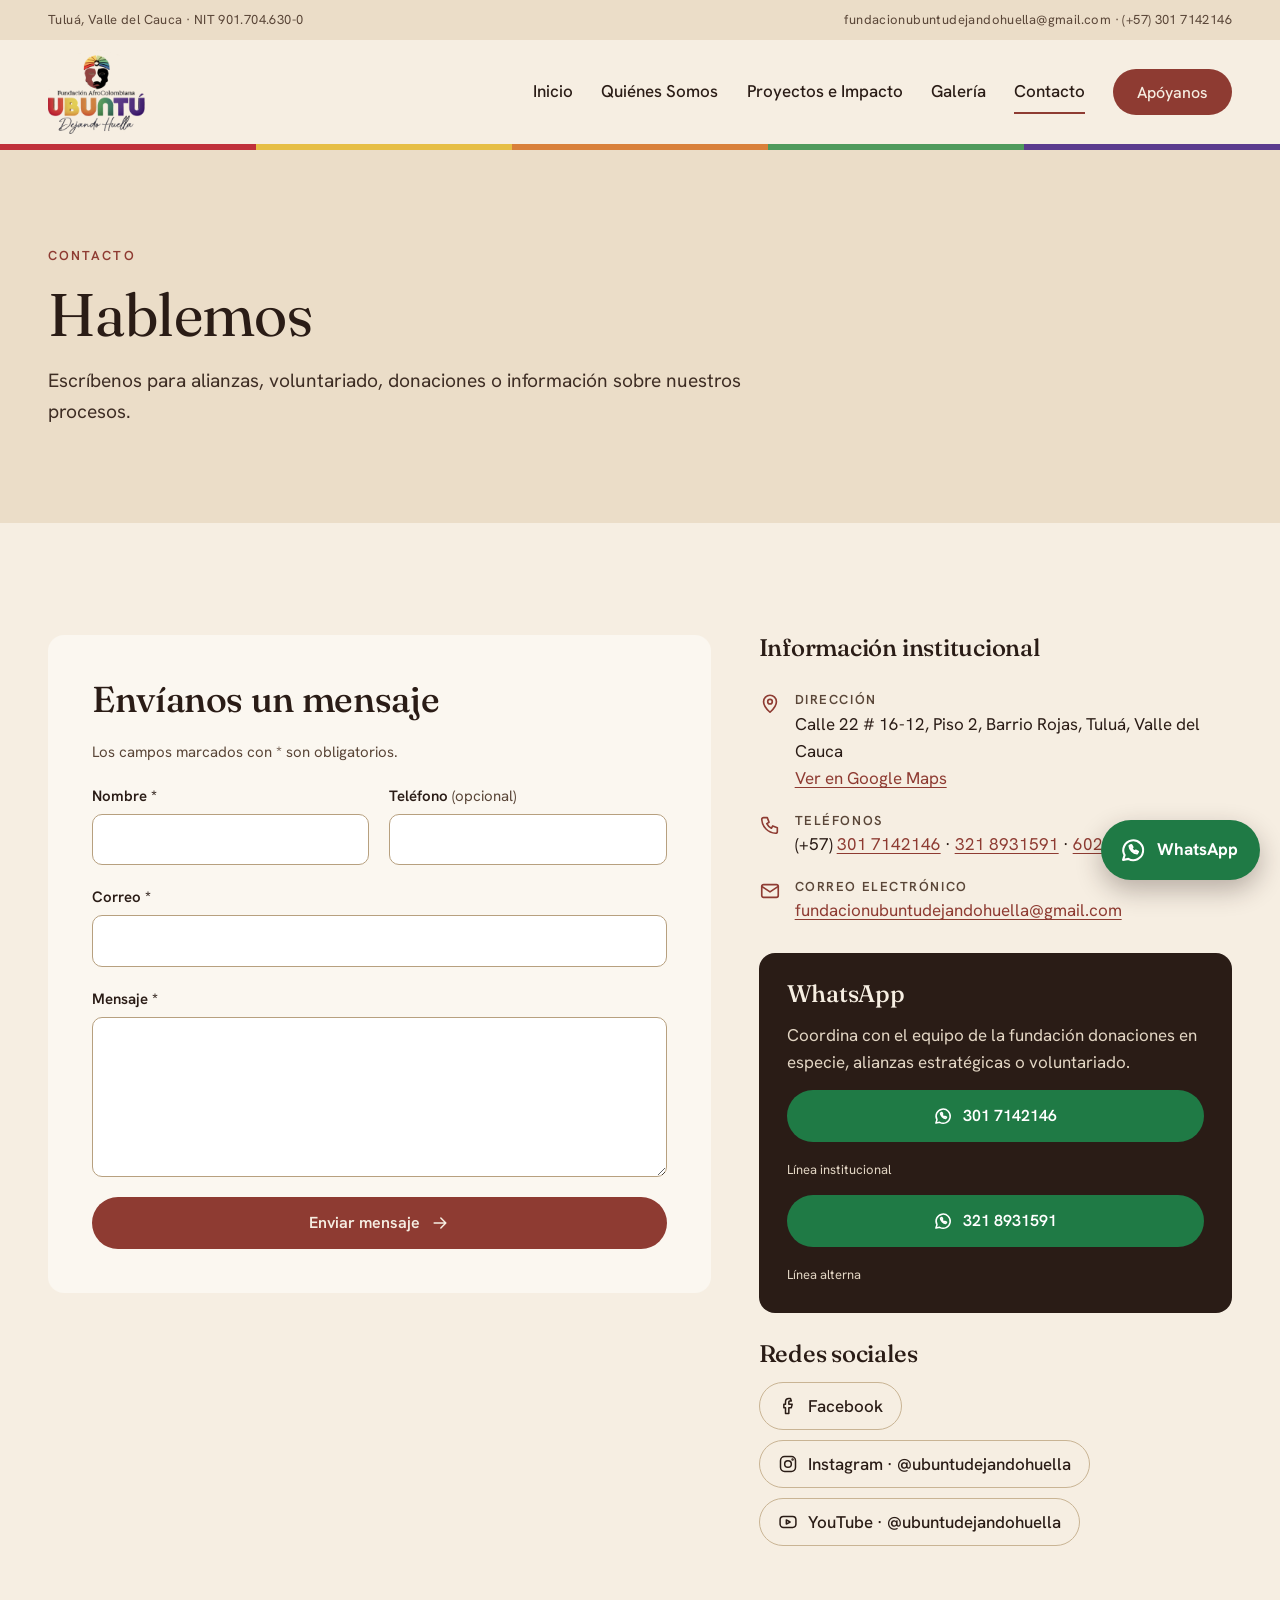
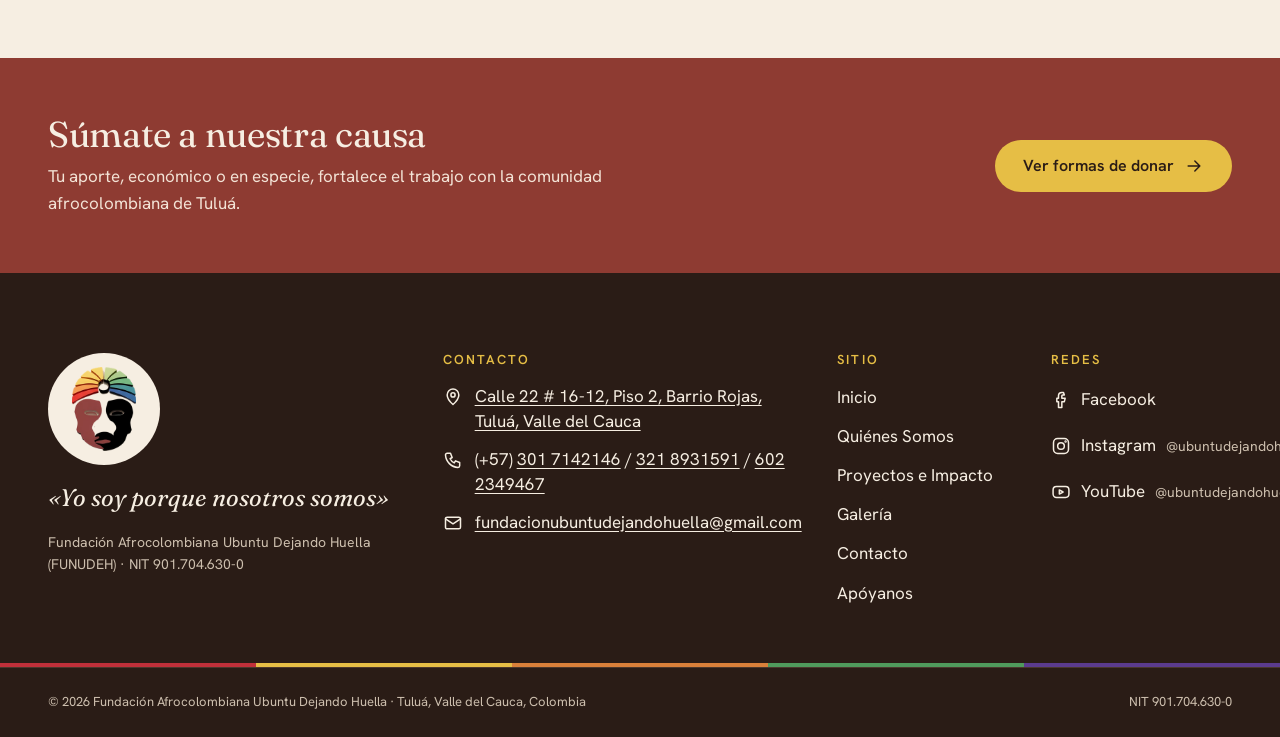
==== contacto.html @ 9c63a025 "Primera versión del sitio web" ====
<!doctype html>
<html lang="es">
<head>
  <meta charset="utf-8">
  <meta name="viewport" content="width=device-width, initial-scale=1">
  <title>Contacto · FUNUDEH</title>
  <meta name="description" content="Contacto de la Fundación Afrocolombiana Ubuntu Dejando Huella: Calle 22 # 16-12, Piso 2, Barrio Rojas, Tuluá. WhatsApp 301 7142146.">
  <meta name="theme-color" content="#2A1C16">
  <meta property="og:type" content="website">
  <meta property="og:locale" content="es_CO">
  <meta property="og:site_name" content="FUNUDEH">
  <meta property="og:title" content="Contacto · FUNUDEH">
  <meta property="og:description" content="Contacto de la Fundación Afrocolombiana Ubuntu Dejando Huella: Calle 22 # 16-12, Piso 2, Barrio Rojas, Tuluá. WhatsApp 301 7142146.">
  <meta property="og:image" content="imagenes/og-funudeh.jpg">
  <link rel="icon" type="image/png" sizes="32x32" href="imagenes/favicon-32.png">
  <link rel="apple-touch-icon" href="imagenes/apple-touch-icon.png">
  <link rel="preconnect" href="https://fonts.googleapis.com">
  <link rel="preconnect" href="https://fonts.gstatic.com" crossorigin>
  <link rel="stylesheet" href="https://fonts.googleapis.com/css2?family=Fraunces:ital,opsz,wght@0,9..144,300..600;1,9..144,300..500&amp;family=Hanken+Grotesk:wght@400;500;600;700&amp;display=swap">
  <link rel="stylesheet" href="css/estilos.css">
</head>
<body data-pagina="contacto">
  <a class="saltar" href="#principal">Saltar al contenido</a>
  <div id="encabezado"></div>
  <main id="principal" tabindex="-1"></main>
  <div id="pie-pagina"></div>

  <noscript>
    <div class="sin-js">
      <p><strong>Fundación Afrocolombiana Ubuntu Dejando Huella (FUNUDEH)</strong></p>
      <p>Para ver este sitio completo activa JavaScript en tu navegador.</p>
      <p>Contacto: <a href="mailto:fundacionubuntudejandohuella@gmail.com">fundacionubuntudejandohuella@gmail.com</a> · WhatsApp 301 7142146</p>
    </div>
  </noscript>

  <!-- Todo el contenido editable está en contenido.js -->
  <script src="contenido.js"></script>
  <script src="js/sitio.js"></script>
</body>
</html>
---- css/estilos.css ----
/* =====================================================================
   FUNUDEH · Estilos — Propuesta A "Tierra y Palabra"
   ===================================================================== */

:root {
  /* Paleta */
  --crema: #F6EEE2;
  --arena: #EBDDC8;
  --arena-clara: #F1E6D4;
  --papel: #FBF7F0;
  --tinta: #2A1C16;
  --tinta-2: #3E2D24;
  --tinta-suave: #5A4638;
  --linea: #C9B494;
  --linea-suave: #E3D3BC;
  --terracota: #8E3B32;
  --terracota-oscuro: #6A2A23;
  --ocre: #E6BE45;
  --verde-wa: #1F7A45;
  --verde-wa-oscuro: #17613A;
  --texto-claro: #F6EEE2;
  --texto-claro-2: #E3D6C4;

  /* Colores del logo (banda de turbante) */
  --logo-rojo: #C0303A;
  --logo-amarillo: #E6BE45;
  --logo-naranja: #D9803A;
  --logo-verde: #4F9A5C;
  --logo-morado: #5B3B8E;

  /* Tipografía */
  --fuente-titulo: "Fraunces", Georgia, "Times New Roman", serif;
  --fuente-texto: "Hanken Grotesk", "Segoe UI", system-ui, -apple-system, sans-serif;

  /* Medidas */
  --ancho: 1200px;
  --margen: clamp(16px, 5vw, 48px);
  --seccion: clamp(64px, 9vw, 112px);
  --radio: 16px;
  --radio-pildora: 999px;
  --sombra: 0 10px 30px rgba(42, 28, 22, 0.12);
}

/* ---------- Base ---------- */
*, *::before, *::after { box-sizing: border-box; }
html { -webkit-text-size-adjust: 100%; scroll-padding-top: 24px; }
body {
  margin: 0;
  background: var(--crema);
  color: var(--tinta);
  font-family: var(--fuente-texto);
  font-size: 1.0625rem;
  line-height: 1.6;
  text-rendering: optimizeLegibility;
}
img { max-width: 100%; height: auto; display: block; }
h1, h2, h3, h4 { margin: 0; font-family: var(--fuente-titulo); font-weight: 500; line-height: 1.12; letter-spacing: -0.01em; }
p { margin: 0; }
ul, ol { margin: 0; padding: 0; }
a { color: var(--terracota); text-underline-offset: 3px; }
a:hover { color: var(--terracota-oscuro); }
button, input, textarea, select { font: inherit; color: inherit; }
:focus-visible { outline: 3px solid var(--terracota); outline-offset: 3px; border-radius: 4px; }
.sobre-oscuro :focus-visible, .pie :focus-visible, .hero :focus-visible { outline-color: var(--ocre); }

.visualmente-oculto {
  position: absolute !important; width: 1px; height: 1px; padding: 0; margin: -1px;
  overflow: hidden; clip: rect(0 0 0 0); white-space: nowrap; border: 0;
}
.saltar {
  position: absolute; left: 16px; top: -100px; z-index: 100;
  background: var(--tinta); color: var(--texto-claro); padding: 12px 20px; border-radius: 8px; font-weight: 600;
}
.saltar:focus { top: 16px; color: var(--texto-claro); }

.contenedor { width: 100%; max-width: calc(var(--ancho) + 2 * var(--margen)); margin-inline: auto; padding-inline: var(--margen); }
.seccion { padding-block: var(--seccion); }
.seccion--arena { background: var(--arena); }

.antetitulo {
  font-family: var(--fuente-texto); font-size: 0.8125rem; font-weight: 600;
  letter-spacing: 0.16em; text-transform: uppercase; color: var(--terracota);
}
.titulo-seccion { font-size: clamp(2rem, 3.6vw, 2.75rem); font-weight: 400; }
.cabecera-seccion { display: flex; flex-wrap: wrap; gap: 16px 32px; justify-content: space-between; align-items: end; margin-bottom: 40px; }
.enlace-flecha { display: inline-flex; align-items: center; gap: 8px; font-weight: 600; min-height: 44px; }
.enlace-flecha svg { transition: transform .2s ease; }
.enlace-flecha:hover svg { transform: translateX(3px); }

/* ---------- Botones ---------- */
.boton {
  display: inline-flex; align-items: center; justify-content: center; gap: 10px;
  min-height: 52px; padding: 0 26px; border-radius: var(--radio-pildora);
  font-weight: 600; font-size: 1rem; text-decoration: none; border: 2px solid transparent;
  cursor: pointer; transition: background-color .2s ease, color .2s ease, border-color .2s ease;
  text-align: center;
}
.boton--oscuro { background: var(--tinta); color: var(--texto-claro); }
.boton--oscuro:hover { background: #000; color: var(--texto-claro); }
.boton--terracota { background: var(--terracota); color: var(--texto-claro); }
.boton--terracota:hover { background: var(--terracota-oscuro); color: var(--texto-claro); }
.boton--ocre { background: var(--ocre); color: var(--tinta); }
.boton--ocre:hover { background: #F0CD5E; color: var(--tinta); }
.boton--contorno { border-color: var(--terracota); color: var(--terracota); background: transparent; }
.boton--contorno:hover { background: var(--terracota); color: var(--texto-claro); }
.boton--contorno-claro { border-color: var(--texto-claro); color: var(--texto-claro); background: transparent; }
.boton--contorno-claro:hover { background: var(--texto-claro); color: var(--tinta); }
.boton--whatsapp { background: var(--verde-wa); color: #fff; }
.boton--whatsapp:hover { background: var(--verde-wa-oscuro); color: #fff; }
.boton--bloque { width: 100%; }

/* ---------- Banda de turbante (colores del logo) ---------- */
.banda-turbante { display: flex; height: 6px; }
.banda-turbante span { flex: 1; }
.banda-turbante span:nth-child(1) { background: var(--logo-rojo); }
.banda-turbante span:nth-child(2) { background: var(--logo-amarillo); }
.banda-turbante span:nth-child(3) { background: var(--logo-naranja); }
.banda-turbante span:nth-child(4) { background: var(--logo-verde); }
.banda-turbante span:nth-child(5) { background: var(--logo-morado); }

/* ---------- Encabezado ---------- */
.franja-superior { background: var(--arena); color: var(--tinta-suave); font-size: 0.8125rem; letter-spacing: 0.03em; }
.franja-superior .contenedor { display: flex; justify-content: space-between; gap: 16px; min-height: 40px; align-items: center; }
.franja-superior a { color: var(--tinta-suave); text-decoration: none; }
.franja-superior a:hover { color: var(--terracota); text-decoration: underline; }
.encabezado { background: var(--crema); position: relative; z-index: 20; }
.encabezado .contenedor { display: flex; align-items: center; justify-content: space-between; gap: 24px; min-height: 104px; }
.logo-enlace { display: inline-flex; flex-shrink: 0; }
.logo-enlace img { height: 84px; width: auto; }
.nav-principal ul { list-style: none; display: flex; align-items: center; gap: clamp(16px, 2.2vw, 32px); }
.nav-principal a { color: var(--tinta); text-decoration: none; font-weight: 500; padding-block: 10px; border-bottom: 2px solid transparent; }
.nav-principal a:hover { color: var(--terracota); }
.nav-principal a[aria-current="page"] { border-bottom-color: var(--terracota); }
.nav-principal .boton { min-height: 46px; padding: 0 22px; border-bottom: 0; color: var(--texto-claro); }
.nav-principal .boton:hover { color: var(--texto-claro); }
.boton-menu {
  display: none; width: 48px; height: 48px; border-radius: 50%; border: 1px solid var(--linea);
  background: transparent; cursor: pointer; align-items: center; justify-content: center; padding: 0;
}

@media (max-width: 960px) {
  .franja-superior { display: none; }
  .encabezado .contenedor { min-height: 76px; }
  .logo-enlace img { height: 60px; }
  .boton-menu { display: inline-flex; }
  .nav-principal {
    position: absolute; left: 0; right: 0; top: 100%;
    background: var(--crema); border-top: 1px solid var(--linea-suave);
    box-shadow: 0 18px 30px rgba(42, 28, 22, 0.15);
    display: none;
  }
  .nav-principal.abierto { display: block; }
  .nav-principal ul { flex-direction: column; align-items: stretch; gap: 0; padding: 8px var(--margen) 24px; }
  .nav-principal li a { display: flex; align-items: center; min-height: 52px; border-bottom: 1px solid var(--linea-suave); font-size: 1.125rem; }
  .nav-principal a[aria-current="page"] { color: var(--terracota); border-bottom-color: var(--linea-suave); font-weight: 700; }
  .nav-principal li:last-child { margin-top: 16px; }
  .nav-principal .boton { width: 100%; min-height: 52px; }
}

/* ---------- Hero (Inicio) ---------- */
.hero { position: relative; isolation: isolate; color: var(--texto-claro); min-height: clamp(560px, 80vh, 760px); display: flex; align-items: center; }
.hero__foto { position: absolute; inset: 0; z-index: -2; }
.hero__foto img { width: 100%; height: 100%; object-fit: cover; }
.hero::before {
  content: ""; position: absolute; inset: 0; z-index: -1;
  background: linear-gradient(90deg, rgba(28, 17, 12, 0.92) 0%, rgba(28, 17, 12, 0.78) 42%, rgba(28, 17, 12, 0.25) 75%, rgba(28, 17, 12, 0.1) 100%);
}
.hero .contenedor { padding-block: 88px; }
.hero__texto { max-width: 640px; display: flex; flex-direction: column; gap: 24px; }
.hero .antetitulo { color: var(--ocre); }
.hero h1 { font-size: clamp(2.5rem, 5.4vw, 4.25rem); font-weight: 400; line-height: 1.04; letter-spacing: -0.015em; }
.hero h1 em { color: var(--ocre); font-style: italic; }
.hero__sub { font-size: clamp(1.0625rem, 1.6vw, 1.3125rem); line-height: 1.55; color: var(--texto-claro-2); max-width: 580px; }
.hero__botones { display: flex; flex-wrap: wrap; gap: 14px; padding-top: 8px; }
.hero__pie { position: absolute; right: var(--margen); bottom: 20px; font-family: var(--fuente-titulo); font-style: italic; font-size: 0.875rem; color: var(--texto-claro-2); }

@media (max-width: 720px) {
  .hero { align-items: flex-end; min-height: 640px; }
  .hero::before { background: linear-gradient(0deg, rgba(28, 17, 12, 0.95) 0%, rgba(28, 17, 12, 0.85) 50%, rgba(28, 17, 12, 0.3) 85%, rgba(28, 17, 12, 0.15) 100%); }
  .hero .contenedor { padding-block: 150px 56px; }
  .hero__botones .boton { width: 100%; }
  .hero__pie { top: 16px; bottom: auto; }
}

/* ---------- Encabezado de páginas internas ---------- */
.cabecera-pagina { background: var(--arena); padding-block: clamp(56px, 8vw, 96px); }
.cabecera-pagina h1 { font-size: clamp(2.25rem, 5vw, 3.75rem); font-weight: 400; margin-top: 14px; max-width: 900px; }
.cabecera-pagina p.intro { margin-top: 18px; font-size: clamp(1.0625rem, 1.5vw, 1.25rem); color: var(--tinta-2); max-width: 720px; }

/* ---------- Ubuntu (Inicio) ---------- */
.ubuntu__lema { text-align: center; display: flex; flex-direction: column; gap: 18px; align-items: center; margin-bottom: clamp(40px, 6vw, 64px); }
.lema-grande { font-family: var(--fuente-titulo); font-style: italic; font-weight: 300; font-size: clamp(2.75rem, 7vw, 5.75rem); line-height: 1; letter-spacing: -0.02em; }
.ubuntu__cuerpo { display: grid; grid-template-columns: repeat(2, minmax(0, 1fr)); gap: 48px; border-top: 1px solid var(--linea); padding-top: 48px; }
.ubuntu__cuerpo h2 { font-size: clamp(1.75rem, 3vw, 2.25rem); margin-bottom: 18px; }
.ubuntu__cuerpo p { font-size: 1.1875rem; line-height: 1.7; color: var(--tinta-2); margin-bottom: 20px; }
.lista-principios { list-style: none; counter-reset: principio; }
.lista-principios li { counter-increment: principio; display: flex; gap: 24px; align-items: baseline; padding: 15px 0; border-bottom: 1px solid var(--linea); font-family: var(--fuente-titulo); font-size: clamp(1.25rem, 2vw, 1.625rem); }
.lista-principios li:last-child { border-bottom: 0; }
.lista-principios li::before { content: counter(principio, decimal-leading-zero); color: var(--terracota); font-size: 0.85em; min-width: 36px; }
.subtitulo-lista { font-family: var(--fuente-texto); font-size: 0.8125rem; font-weight: 600; letter-spacing: 0.16em; text-transform: uppercase; color: var(--tinta-suave); margin-bottom: 6px; }

@media (max-width: 820px) { .ubuntu__cuerpo { grid-template-columns: minmax(0, 1fr); gap: 32px; } }

/* ---------- Alianzas ---------- */
.alianzas { list-style: none; display: grid; grid-template-columns: repeat(3, minmax(0, 1fr)); border-top: 1px solid var(--linea); border-left: 1px solid var(--linea); }
.alianzas li { display: flex; align-items: center; gap: 18px; padding: 26px; border-right: 1px solid var(--linea); border-bottom: 1px solid var(--linea); font-size: 1.0625rem; line-height: 1.4; }
.alianzas li img { width: 88px; height: 64px; object-fit: contain; flex-shrink: 0; }
.alianzas__marca { width: 10px; height: 10px; border-radius: 50%; flex-shrink: 0; background: var(--terracota); }
.alianzas li:nth-child(5n+1) .alianzas__marca { background: var(--logo-rojo); }
.alianzas li:nth-child(5n+2) .alianzas__marca { background: var(--logo-amarillo); }
.alianzas li:nth-child(5n+3) .alianzas__marca { background: var(--logo-naranja); }
.alianzas li:nth-child(5n+4) .alianzas__marca { background: var(--logo-verde); }
.alianzas li:nth-child(5n+5) .alianzas__marca { background: var(--logo-morado); }
@media (max-width: 900px) { .alianzas { grid-template-columns: repeat(2, minmax(0, 1fr)); } }
@media (max-width: 520px) { .alianzas { grid-template-columns: minmax(0, 1fr); } .alianzas li { padding: 18px 20px; } }

/* ---------- Proyectos destacados (Inicio) ---------- */
.destacados { display: grid; grid-template-columns: minmax(0, 7fr) minmax(0, 5fr); gap: 40px 32px; }
.destacados__lateral { display: flex; flex-direction: column; gap: 40px; }
.tarjeta-proyecto { display: flex; flex-direction: column; gap: 14px; }
.tarjeta-proyecto__foto { border-radius: 12px; overflow: hidden; background: var(--linea-suave); aspect-ratio: 16 / 10; }
.tarjeta-proyecto--grande .tarjeta-proyecto__foto { aspect-ratio: auto; flex-grow: 1; min-height: 380px; }
@media (max-width: 900px) { .tarjeta-proyecto--grande .tarjeta-proyecto__foto { aspect-ratio: 16 / 10; flex-grow: 0; min-height: 0; } }
.tarjeta-proyecto__foto img { width: 100%; height: 100%; object-fit: cover; transition: transform .5s ease; }
.tarjeta-proyecto:hover .tarjeta-proyecto__foto img { transform: scale(1.03); }
.tarjeta-proyecto .antetitulo { letter-spacing: 0.12em; font-size: 0.78rem; }
.tarjeta-proyecto h3 { font-size: 1.625rem; line-height: 1.2; }
.tarjeta-proyecto--grande h3 { font-size: clamp(1.75rem, 3vw, 2.25rem); }
.tarjeta-proyecto h3 a { color: var(--tinta); text-decoration: none; }
.tarjeta-proyecto h3 a:hover { color: var(--terracota); text-decoration: underline; }
.tarjeta-proyecto p { color: var(--tinta-2); line-height: 1.6; }
.destacados__lateral .tarjeta-proyecto:first-child { padding-bottom: 40px; border-bottom: 1px solid var(--linea); }
@media (max-width: 900px) { .destacados { grid-template-columns: minmax(0, 1fr); } }

/* ---------- Dona ---------- */
.dona__cabecera { display: grid; grid-template-columns: minmax(0, 7fr) minmax(0, 5fr); gap: 24px 48px; align-items: end; margin-bottom: 48px; }
.dona__cabecera h2 { font-size: clamp(2.5rem, 5vw, 3.75rem); font-weight: 400; line-height: 1.05; margin-top: 14px; }
.dona__cabecera h2 em { color: var(--terracota); }
.dona__cabecera p { font-size: 1.125rem; color: var(--tinta-2); }
.dona__opciones { display: grid; grid-template-columns: repeat(3, minmax(0, 1fr)); gap: 24px; align-items: stretch; }
.opcion-dona { background: var(--papel); border-radius: var(--radio); padding: clamp(24px, 3vw, 36px); display: flex; flex-direction: column; gap: 16px; }
.opcion-dona--oscura { background: var(--tinta); color: var(--texto-claro); }
.opcion-dona__num { display: flex; justify-content: space-between; align-items: center; }
.opcion-dona__num span { font-family: var(--fuente-titulo); font-size: 2.75rem; color: var(--terracota); line-height: 1; }
.opcion-dona--oscura .opcion-dona__num span { color: var(--ocre); }
.opcion-dona__num svg { color: var(--terracota); }
.opcion-dona--oscura .opcion-dona__num svg { color: var(--ocre); }
.opcion-dona h3 { font-size: 1.625rem; }
.opcion-dona p { color: var(--tinta-2); font-size: 1rem; }
.opcion-dona--oscura p { color: var(--texto-claro-2); }
.opcion-dona__relleno { flex-grow: 1; }
.chips { list-style: none; display: flex; flex-wrap: wrap; gap: 8px; }
.chips li { padding: 6px 12px; border-radius: var(--radio-pildora); border: 1px solid var(--linea); font-size: 0.8125rem; }
.opcion-dona--oscura .chips li { border-color: #6B5646; }
.aviso-pendiente { font-size: 0.8125rem; color: var(--tinta-suave); text-align: center; font-weight: 600; }
.mensaje-pendiente { font-size: 0.9375rem; background: var(--arena-clara); border-radius: 10px; padding: 12px 14px; color: var(--tinta-2); }
.mensaje-pendiente[hidden] { display: none; }

.datos-banco { margin: 0; display: flex; flex-direction: column; font-size: 0.9375rem; }
.datos-banco > div { display: flex; justify-content: space-between; align-items: center; gap: 12px; padding: 10px 0; border-bottom: 1px solid var(--linea-suave); flex-wrap: wrap; }
.datos-banco > div:last-child { border-bottom: 0; }
.datos-banco dt { color: var(--tinta-suave); }
.datos-banco dd { margin: 0; font-weight: 600; text-align: right; display: flex; align-items: center; gap: 8px; }
.datos-banco .dato-completo { flex-direction: column; align-items: flex-start; gap: 2px; }
.datos-banco .dato-completo dd { text-align: left; }
.numero-cuenta { font-variant-numeric: tabular-nums; letter-spacing: 0.03em; font-size: 1.0625rem; }
.boton-copiar {
  display: inline-flex; align-items: center; justify-content: center; gap: 6px;
  min-height: 36px; min-width: 44px; padding: 0 10px; border-radius: 8px; border: 1px solid var(--linea);
  background: transparent; color: var(--terracota); font-size: 0.8125rem; font-weight: 600; cursor: pointer;
}
.boton-copiar:hover { background: var(--arena-clara); }
.nota-soporte { padding: 14px 16px; background: var(--arena-clara); border-radius: 10px; font-size: 0.9375rem; line-height: 1.55; color: var(--tinta-2); }
.nota-soporte a { font-weight: 600; word-break: break-word; }
.lista-temas { list-style: none; display: flex; flex-direction: column; gap: 8px; color: var(--texto-claro-2); }
.lista-temas li { display: flex; gap: 10px; align-items: center; }
.lista-temas li::before { content: ""; width: 6px; height: 6px; border-radius: 50%; background: var(--ocre); }
.whatsapp-alterno { font-size: 0.9375rem; color: var(--texto-claro-2); text-align: center; }
.whatsapp-alterno a { color: var(--ocre); font-weight: 600; }
.whatsapp-alterno a:hover { color: #F0CD5E; }
@media (max-width: 1000px) { .dona__opciones { grid-template-columns: minmax(0, 1fr); max-width: 640px; } .dona__cabecera { grid-template-columns: minmax(0, 1fr); } }

/* ---------- Banda de apoyo (páginas internas) ---------- */
.banda-apoyo { background: var(--terracota); color: var(--texto-claro); }
.banda-apoyo .contenedor { display: flex; flex-wrap: wrap; gap: 24px 48px; align-items: center; justify-content: space-between; padding-block: 56px; }
.banda-apoyo h2 { font-size: clamp(1.75rem, 3vw, 2.25rem); font-weight: 400; }
.banda-apoyo p { color: #F3E3D6; margin-top: 8px; max-width: 620px; }

/* ---------- Quiénes somos ---------- */
.bloque-dos { display: grid; grid-template-columns: minmax(0, 4fr) minmax(0, 8fr); gap: 32px 64px; }
.bloque-dos + .bloque-dos { margin-top: clamp(48px, 7vw, 80px); padding-top: clamp(48px, 7vw, 80px); border-top: 1px solid var(--linea); }
.bloque-dos h2 { font-size: clamp(1.75rem, 3vw, 2.5rem); }
.texto-largo { font-size: 1.1875rem; line-height: 1.75; color: var(--tinta-2); max-width: 760px; }
.texto-largo + .texto-largo { margin-top: 20px; }
.mision-vision { display: grid; grid-template-columns: repeat(2, minmax(0, 1fr)); gap: 24px; }
.mision-vision article { background: var(--papel); border-radius: var(--radio); padding: clamp(28px, 4vw, 44px); display: flex; flex-direction: column; gap: 16px; }
.mision-vision h2 { font-size: clamp(1.75rem, 3vw, 2.25rem); }
.mision-vision p { font-size: 1.0625rem; line-height: 1.7; color: var(--tinta-2); }
.principios-detalle { list-style: none; display: grid; grid-template-columns: repeat(auto-fit, minmax(220px, 1fr)); gap: 0; border-top: 1px solid var(--linea); }
.principios-detalle li { padding: 28px 24px 28px 0; border-bottom: 1px solid var(--linea); display: flex; flex-direction: column; gap: 10px; }
.principios-detalle .marca { width: 28px; height: 6px; border-radius: 3px; }
.principios-detalle h3 { font-size: 1.375rem; }
.principios-detalle p { color: var(--tinta-2); font-size: 1rem; }
.equipo { display: grid; grid-template-columns: minmax(0, 5fr) minmax(0, 7fr); gap: 24px; }
.tarjeta-equipo { background: var(--papel); border-radius: var(--radio); padding: 32px; display: flex; flex-direction: column; gap: 10px; }
.tarjeta-equipo .cargo { font-size: 0.8125rem; font-weight: 600; letter-spacing: 0.14em; text-transform: uppercase; color: var(--terracota); }
.tarjeta-equipo .nombre { font-family: var(--fuente-titulo); font-size: 1.75rem; line-height: 1.2; }
.lista-consejo { list-style: none; display: grid; grid-template-columns: repeat(2, minmax(0, 1fr)); gap: 12px 24px; }
.lista-consejo li { font-family: var(--fuente-titulo); font-size: 1.25rem; padding: 12px 0; border-bottom: 1px solid var(--linea-suave); }
.datos-institucionales { margin: 0; display: grid; grid-template-columns: repeat(auto-fit, minmax(200px, 1fr)); gap: 0 24px; }
.datos-institucionales div { padding: 16px 0; border-bottom: 1px solid var(--linea); }
.datos-institucionales dt { font-size: 0.8125rem; font-weight: 600; letter-spacing: 0.12em; text-transform: uppercase; color: var(--tinta-suave); }
.datos-institucionales dd { margin: 4px 0 0; font-family: var(--fuente-titulo); font-size: 1.25rem; }
@media (max-width: 860px) {
  .bloque-dos, .mision-vision, .equipo { grid-template-columns: minmax(0, 1fr); }
  .lista-consejo { grid-template-columns: minmax(0, 1fr); }
}

/* ---------- Proyectos (página) ---------- */
.proyecto { display: grid; grid-template-columns: repeat(12, minmax(0, 1fr)); gap: 32px; align-items: start; }
.proyecto + .proyecto { margin-top: clamp(64px, 9vw, 112px); padding-top: clamp(64px, 9vw, 112px); border-top: 1px solid var(--linea); }
.proyecto__texto { grid-column: span 5; display: flex; flex-direction: column; gap: 18px; }
.proyecto__fotos { grid-column: span 7; display: grid; grid-template-columns: minmax(0, 3fr) minmax(0, 2fr); gap: 16px; }
.proyecto:nth-child(even) .proyecto__texto { order: 2; }
.proyecto__num { font-family: var(--fuente-titulo); font-size: 3.5rem; line-height: 1; color: var(--terracota); }
.proyecto h2 { font-size: clamp(1.875rem, 3.4vw, 2.625rem); }
.proyecto__aliados { display: flex; flex-direction: column; gap: 2px; font-size: 0.9375rem; }
.proyecto__aliados span { font-size: 0.8125rem; font-weight: 600; letter-spacing: 0.12em; text-transform: uppercase; color: var(--tinta-suave); }
.proyecto__aliados strong { color: var(--terracota); font-weight: 600; }
.proyecto__enfoque { font-size: 1.125rem; line-height: 1.7; color: var(--tinta-2); }
.lista-componentes { list-style: none; display: flex; flex-direction: column; border-top: 1px solid var(--linea); }
.lista-componentes li { padding: 12px 0; border-bottom: 1px solid var(--linea); display: flex; gap: 12px; align-items: baseline; }
.lista-componentes li::before { content: ""; width: 8px; height: 8px; flex-shrink: 0; border-radius: 50%; background: var(--terracota); transform: translateY(-2px); }
.proyecto__nota { font-family: var(--fuente-titulo); font-style: italic; color: var(--tinta-suave); }
.proyecto__logo { width: 120px; height: auto; }
.foto-con-pie { margin: 0; display: flex; flex-direction: column; gap: 8px; }
.foto-con-pie .marco { border-radius: 12px; overflow: hidden; background: var(--linea-suave); height: 100%; }
.foto-con-pie img { width: 100%; height: 100%; object-fit: cover; }
.foto-con-pie figcaption { font-family: var(--fuente-titulo); font-style: italic; font-size: 0.9375rem; color: var(--tinta-suave); }
.proyecto__fotos .foto-con-pie:first-child .marco { aspect-ratio: 4 / 5; }
.proyecto__fotos .foto-con-pie:last-child .marco { aspect-ratio: 4 / 5; }
@media (max-width: 900px) {
  .proyecto__texto, .proyecto__fotos { grid-column: 1 / -1; }
  .proyecto:nth-child(even) .proyecto__texto { order: 0; }
  .proyecto__fotos .foto-con-pie .marco { aspect-ratio: 4 / 3; }
}
@media (max-width: 520px) { .proyecto__fotos { grid-template-columns: minmax(0, 1fr); } }

/* ---------- Galería ---------- */
.filtros { display: flex; flex-wrap: wrap; gap: 10px; margin-bottom: 32px; }
.filtro {
  min-height: 44px; padding: 0 18px; border-radius: var(--radio-pildora); border: 1px solid var(--linea);
  background: transparent; cursor: pointer; font-weight: 500;
}
.filtro:hover { border-color: var(--terracota); color: var(--terracota); }
.filtro[aria-pressed="true"] { background: var(--tinta); border-color: var(--tinta); color: var(--texto-claro); }
.rejilla-galeria { list-style: none; display: grid; grid-template-columns: repeat(auto-fill, minmax(280px, 1fr)); gap: 16px; }
.rejilla-galeria li[hidden] { display: none; }
.miniatura {
  display: block; width: 100%; padding: 0; border: 0; background: var(--linea-suave); cursor: zoom-in;
  border-radius: 12px; overflow: hidden; aspect-ratio: 4 / 3; position: relative;
}
.miniatura img { width: 100%; height: 100%; object-fit: cover; transition: transform .5s ease; }
.miniatura:hover img { transform: scale(1.04); }
.miniatura__pie {
  position: absolute; left: 0; right: 0; bottom: 0; padding: 32px 14px 12px; text-align: left;
  background: linear-gradient(0deg, rgba(28, 17, 12, 0.85), rgba(28, 17, 12, 0)); color: var(--texto-claro);
  font-size: 0.875rem; line-height: 1.35;
}
.galeria-vacia { color: var(--tinta-suave); }

.videos { display: grid; grid-template-columns: repeat(auto-fill, minmax(320px, 1fr)); gap: 24px; margin-top: 32px; }
.video { margin: 0; display: flex; flex-direction: column; gap: 10px; }
.video__marco { aspect-ratio: 16 / 9; border-radius: 12px; overflow: hidden; background: var(--tinta); position: relative; }
.video__marco iframe { width: 100%; height: 100%; border: 0; }
.video__boton { width: 100%; height: 100%; border: 0; padding: 0; cursor: pointer; background: var(--tinta); position: relative; }
.video__boton img { width: 100%; height: 100%; object-fit: cover; opacity: 0.85; }
.video__boton .reproducir { position: absolute; inset: 0; margin: auto; width: 72px; height: 72px; border-radius: 50%; background: var(--terracota); color: #fff; display: flex; align-items: center; justify-content: center; }
.bloque-youtube { background: var(--tinta); color: var(--texto-claro); border-radius: var(--radio); padding: clamp(28px, 4vw, 48px); display: flex; flex-wrap: wrap; gap: 24px 48px; align-items: center; justify-content: space-between; }
.bloque-youtube h2 { font-size: clamp(1.75rem, 3vw, 2.25rem); font-weight: 400; }
.bloque-youtube p { color: var(--texto-claro-2); margin-top: 8px; max-width: 560px; }

/* Visor de fotos */
.visor { border: 0; padding: 0; background: transparent; max-width: 100vw; max-height: 100vh; width: 100vw; height: 100vh; margin: 0; }
.visor::backdrop { background: rgba(20, 12, 8, 0.94); }
.visor__contenido { width: 100%; height: 100%; display: grid; grid-template-columns: 72px 1fr 72px; grid-template-rows: 72px 1fr auto; align-items: center; justify-items: center; color: var(--texto-claro); }
.visor figure { grid-column: 2; grid-row: 2; margin: 0; display: flex; flex-direction: column; align-items: center; gap: 14px; max-height: 100%; min-height: 0; }
.visor img { max-width: min(1400px, calc(100vw - 160px)); max-height: calc(100vh - 200px); width: auto; height: auto; border-radius: 8px; }
.visor figcaption { font-family: var(--fuente-titulo); font-style: italic; text-align: center; padding: 0 16px 16px; }
.visor__boton { width: 52px; height: 52px; border-radius: 50%; border: 1px solid rgba(246, 238, 226, 0.4); background: rgba(42, 28, 22, 0.6); color: var(--texto-claro); cursor: pointer; display: inline-flex; align-items: center; justify-content: center; }
.visor__boton:hover { background: var(--terracota); border-color: var(--terracota); }
.visor__cerrar { grid-column: 3; grid-row: 1; }
.visor__anterior { grid-column: 1; grid-row: 2; }
.visor__siguiente { grid-column: 3; grid-row: 2; }
.visor__contador { grid-column: 1 / 3; grid-row: 1; justify-self: start; padding-left: 24px; font-size: 0.9375rem; color: var(--texto-claro-2); }
.visor :focus-visible { outline-color: var(--ocre); }
@media (max-width: 640px) {
  .visor__contenido { grid-template-columns: minmax(0, 1fr) minmax(0, 1fr); grid-template-rows: 64px 1fr auto; }
  .visor figure { grid-column: 1 / -1; }
  .visor img { max-width: calc(100vw - 24px); max-height: calc(100vh - 220px); }
  .visor__cerrar { grid-column: 2; justify-self: end; margin-right: 12px; }
  .visor__anterior { grid-column: 1; grid-row: 3; justify-self: end; margin: 0 8px 24px; }
  .visor__siguiente { grid-column: 2; grid-row: 3; justify-self: start; margin: 0 8px 24px; }
  .visor__contador { grid-column: 1; padding-left: 16px; }
}

/* ---------- Contacto ---------- */
.contacto-rejilla { display: grid; grid-template-columns: minmax(0, 7fr) minmax(0, 5fr); gap: 48px; align-items: start; }
.formulario { background: var(--papel); border-radius: var(--radio); padding: clamp(24px, 4vw, 44px); display: flex; flex-direction: column; gap: 20px; }
.formulario h2 { font-size: clamp(1.75rem, 3vw, 2.25rem); }
.campo { display: flex; flex-direction: column; gap: 6px; }
.campo label { font-weight: 600; font-size: 0.9375rem; }
.campo .opcional { font-weight: 400; color: var(--tinta-suave); }
.campo input, .campo textarea {
  width: 100%; min-height: 50px; padding: 12px 14px; border-radius: 10px;
  border: 1.5px solid #B7A07F; background: #fff; color: var(--tinta); font-size: 1rem;
}
.campo textarea { min-height: 160px; resize: vertical; }
.campo input:focus-visible, .campo textarea:focus-visible { outline: 3px solid var(--terracota); outline-offset: 1px; border-color: var(--terracota); }
.campo [aria-invalid="true"] { border-color: #A12622; }
.campo .error { color: #A12622; font-size: 0.875rem; font-weight: 600; }
.campo .error:empty { display: none; }
.campos-dos { display: grid; grid-template-columns: repeat(2, minmax(0, 1fr)); gap: 20px; }
.trampa { position: absolute; left: -9999px; width: 1px; height: 1px; overflow: hidden; }
.estado-formulario { padding: 14px 16px; border-radius: 10px; background: #E4EFE3; color: #1D4D2C; font-weight: 500; }
.estado-formulario--error { background: #F6E0DC; color: #7A1E17; }
.estado-formulario:empty { display: none; }
.info-contacto { display: flex; flex-direction: column; gap: 28px; }
.info-contacto h2 { font-size: 1.5rem; }
.info-lista { list-style: none; display: flex; flex-direction: column; gap: 18px; }
.info-lista li { display: flex; gap: 14px; align-items: flex-start; }
.info-lista svg { flex-shrink: 0; margin-top: 3px; color: var(--terracota); }
.info-lista .etiqueta { display: block; font-size: 0.8125rem; font-weight: 600; letter-spacing: 0.12em; text-transform: uppercase; color: var(--tinta-suave); }
.info-lista a { word-break: break-word; }
.tarjeta-whatsapp { background: var(--tinta); color: var(--texto-claro); border-radius: var(--radio); padding: 28px; display: flex; flex-direction: column; gap: 14px; }
.tarjeta-whatsapp h2 { font-size: 1.5rem; }
.tarjeta-whatsapp p { color: var(--texto-claro-2); }
.tarjeta-whatsapp .etiqueta-linea { font-size: 0.8125rem; color: var(--texto-claro-2); margin-top: 4px; }
.redes-lista { list-style: none; display: flex; flex-wrap: wrap; gap: 10px; }
.redes-lista a { display: inline-flex; align-items: center; gap: 10px; min-height: 48px; padding: 0 18px; border-radius: var(--radio-pildora); border: 1px solid var(--linea); color: var(--tinta); text-decoration: none; font-weight: 500; }
.redes-lista a:hover { border-color: var(--terracota); color: var(--terracota); }
@media (max-width: 900px) { .contacto-rejilla { grid-template-columns: minmax(0, 1fr); } }
@media (max-width: 560px) { .campos-dos { grid-template-columns: minmax(0, 1fr); } }

/* ---------- Pie de página ---------- */
.pie { background: var(--tinta); color: var(--texto-claro); padding-top: 80px; }
.pie a { color: var(--texto-claro); }
.pie a:hover { color: var(--ocre); }
.pie__rejilla { display: grid; grid-template-columns: minmax(0, 4fr) minmax(0, 4fr) minmax(0, 2fr) minmax(0, 2fr); gap: 40px 32px; padding-bottom: 56px; }
.pie__marca { display: flex; flex-direction: column; gap: 18px; }
.pie__emblema { width: 112px; height: 112px; border-radius: 50%; background: var(--crema); display: flex; align-items: center; justify-content: center; }
.pie__emblema img { height: 84px; width: auto; }
.pie__lema { font-family: var(--fuente-titulo); font-style: italic; font-size: 1.5rem; line-height: 1.25; }
.pie__legal { font-size: 0.875rem; color: #CDBFAE; }
.pie h2 { font-family: var(--fuente-texto); font-size: 0.8125rem; font-weight: 600; letter-spacing: 0.16em; text-transform: uppercase; color: var(--ocre); margin-bottom: 16px; }
.pie ul { list-style: none; display: flex; flex-direction: column; gap: 12px; }
.pie__contacto li { display: flex; gap: 12px; align-items: flex-start; line-height: 1.5; }
.pie__contacto svg { flex-shrink: 0; margin-top: 3px; }
.pie__enlaces a { text-decoration: none; }
.pie__enlaces a:hover { text-decoration: underline; }
.pie__redes a { display: inline-flex; align-items: center; gap: 10px; text-decoration: none; min-height: 32px; }
.pie__redes .usuario { font-size: 0.875rem; color: #CDBFAE; }
.pie__base { border-top: 1px solid #4A382D; }
.pie__base .contenedor { display: flex; flex-wrap: wrap; justify-content: space-between; gap: 8px 24px; padding-block: 24px; font-size: 0.8125rem; color: #CDBFAE; }
.pie .banda-turbante { height: 4px; }
@media (max-width: 1000px) { .pie__rejilla { grid-template-columns: minmax(0, 1fr) minmax(0, 1fr); } }
@media (max-width: 600px) {
  .pie { padding-top: 56px; }
  .pie__rejilla { grid-template-columns: minmax(0, 1fr); gap: 36px; }
  .pie__base .contenedor { padding-bottom: 104px; } /* espacio para el botón flotante de WhatsApp */
}

/* ---------- Botón flotante de WhatsApp ---------- */
.whatsapp-flotante {
  position: fixed; right: 20px; bottom: 20px; z-index: 50;
  display: inline-flex; align-items: center; gap: 10px;
  height: 60px; padding: 0 22px 0 18px; border-radius: var(--radio-pildora);
  background: var(--verde-wa); color: #fff; text-decoration: none; font-weight: 700;
  box-shadow: 0 10px 26px rgba(42, 28, 22, 0.3);
  transition: background-color .2s ease, transform .2s ease;
}
.whatsapp-flotante:hover { background: var(--verde-wa-oscuro); color: #fff; transform: translateY(-2px); }
.whatsapp-flotante:focus-visible { outline: 3px solid var(--tinta); outline-offset: 3px; }
@media (max-width: 600px) {
  .whatsapp-flotante { width: 60px; padding: 0; justify-content: center; right: 16px; bottom: 16px; }
  .whatsapp-flotante .texto { position: absolute; width: 1px; height: 1px; overflow: hidden; clip: rect(0 0 0 0); white-space: nowrap; }
}

/* ---------- Sin JavaScript ---------- */
.sin-js { max-width: 640px; margin: 48px auto; padding: 24px; background: var(--papel); border-radius: var(--radio); }

/* ---------- Movimiento reducido ---------- */
@media (prefers-reduced-motion: reduce) {
  *, *::before, *::after { transition: none !important; animation: none !important; scroll-behavior: auto !important; }
}

/* ---------- Impresión ---------- */
@media print {
  .franja-superior, .nav-principal, .boton-menu, .whatsapp-flotante, .hero::before, .banda-apoyo { display: none !important; }
  body { background: #fff; }
  .hero { color: var(--tinta); min-height: 0; }
  .hero__foto { display: none; }
}
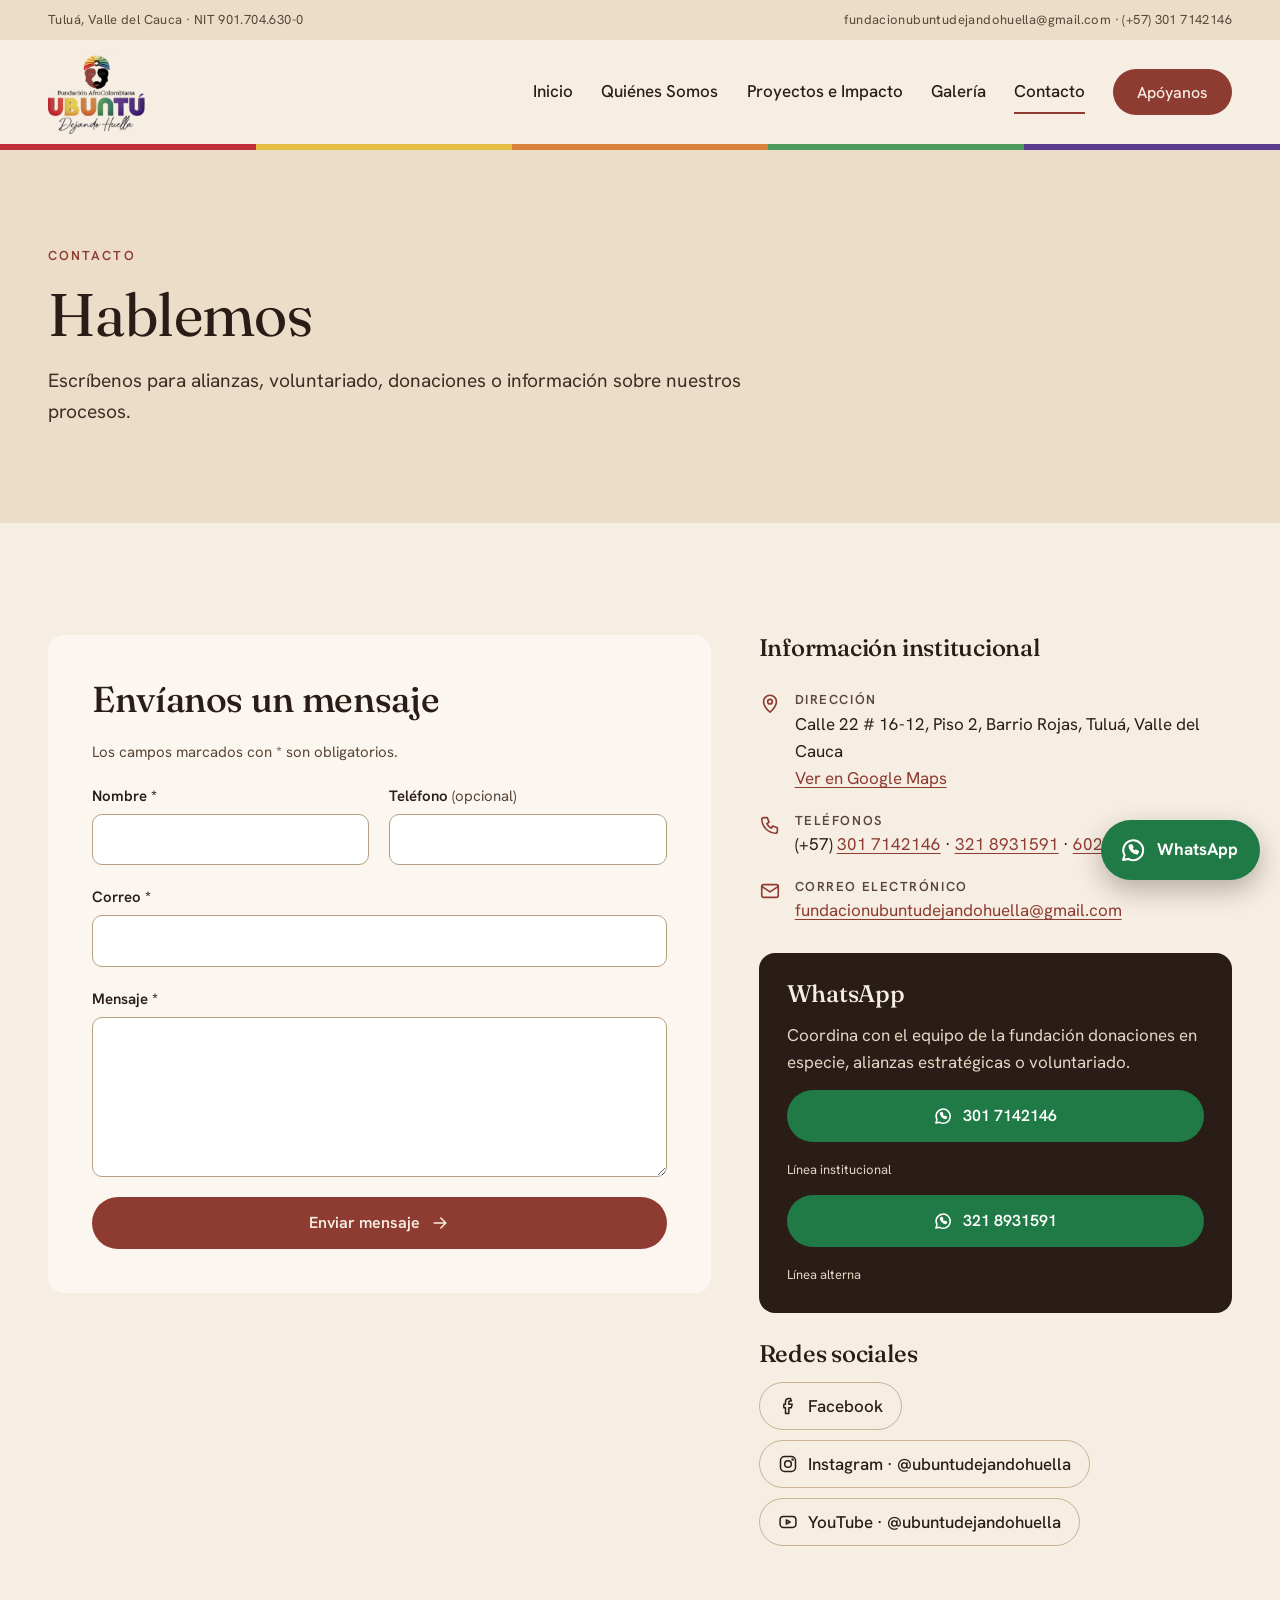
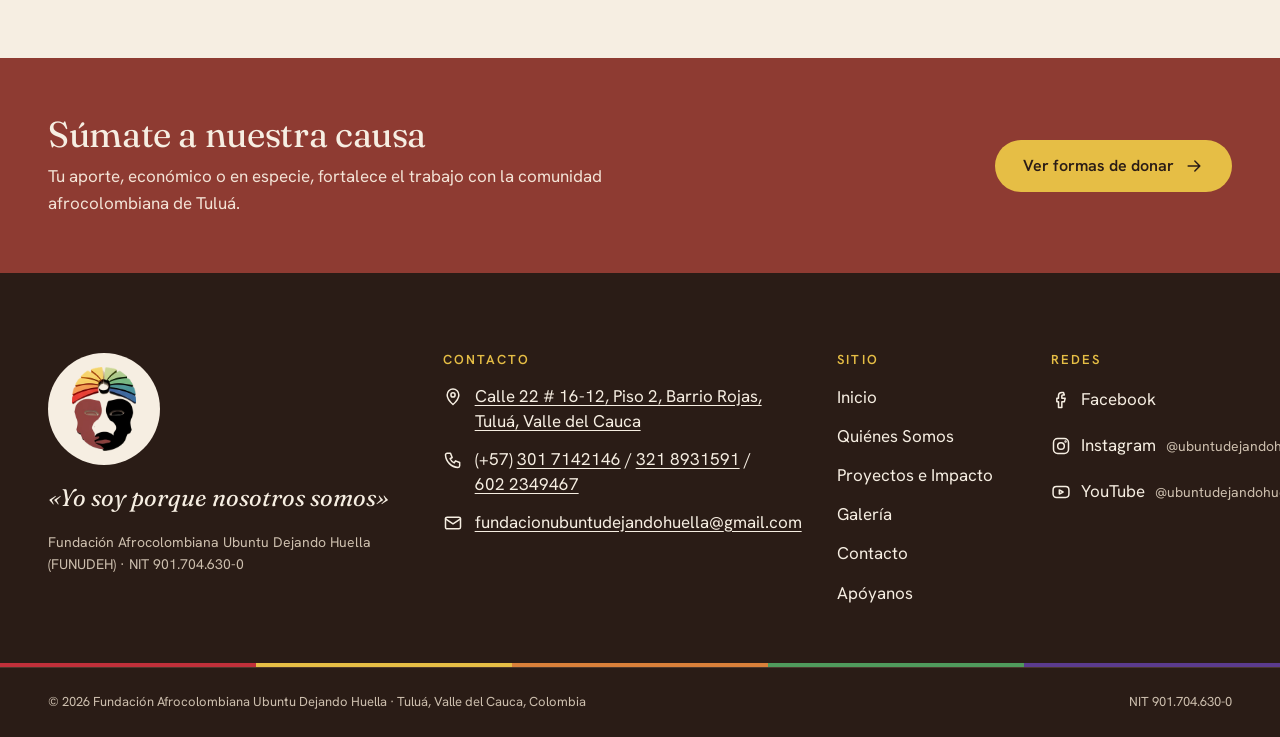
==== commit 3e4f66e3: "Ajustes de móvil, foto de Inicio por proyecto y vista previa al compartir - contenido.js: cada proye" ====
--- a/contacto.html
+++ b/contacto.html
@@ -11,7 +11,16 @@
   <meta property="og:site_name" content="FUNUDEH">
   <meta property="og:title" content="Contacto · FUNUDEH">
   <meta property="og:description" content="Contacto de la Fundación Afrocolombiana Ubuntu Dejando Huella: Calle 22 # 16-12, Piso 2, Barrio Rojas, Tuluá. WhatsApp 301 7142146.">
+  <!-- VISTA PREVIA AL COMPARTIR (WhatsApp, Facebook): cuando tengan dominio, og:image y og:url
+       deben ser direcciones COMPLETAS (https://...). Con rutas relativas la vista previa no muestra la foto.
+       Ejemplo: <meta property="og:image" content="https://www.DOMINIO.org/imagenes/og-funudeh.jpg">
+                <meta property="og:url" content="https://www.DOMINIO.org/contacto.html">
+       Ver LEEME.md, sección "Antes de publicar". -->
   <meta property="og:image" content="imagenes/og-funudeh.jpg">
+  <meta property="og:image:width" content="1200">
+  <meta property="og:image:height" content="630">
+  <meta property="og:image:alt" content="Mujer afrocolombiana con turbante habla al público durante EXPO AFRO 2026 en Tuluá.">
+  <!-- <meta property="og:url" content="https://www.DOMINIO.org/contacto.html"> -->
   <link rel="icon" type="image/png" sizes="32x32" href="imagenes/favicon-32.png">
   <link rel="apple-touch-icon" href="imagenes/apple-touch-icon.png">
   <link rel="preconnect" href="https://fonts.googleapis.com">
--- a/css/estilos.css
+++ b/css/estilos.css
@@ -52,7 +52,13 @@
   font-size: 1.0625rem;
   line-height: 1.6;
   text-rendering: optimizeLegibility;
-}
+  overflow-wrap: break-word;
+}
+/* Correos, teléfonos y enlaces largos se parten para no causar scroll horizontal en móvil */
+a[href^="mailto:"], .pie p, .nota-soporte, .datos-banco dd { overflow-wrap: anywhere; }
+a[href^="tel:"] { white-space: nowrap; } /* un teléfono no se parte en dos líneas */
+/* Los hijos de filas flexibles pueden encogerse (si no, el texto largo empuja el ancho) */
+.pie__contacto li > *, .info-lista li > *, .datos-banco dd, .franja-superior span { min-width: 0; }
 img { max-width: 100%; height: auto; display: block; }
 h1, h2, h3, h4 { margin: 0; font-family: var(--fuente-titulo); font-weight: 500; line-height: 1.12; letter-spacing: -0.01em; }
 p { margin: 0; }
@@ -167,7 +173,8 @@
 }
 .hero .contenedor { padding-block: 88px; }
 .hero__texto { max-width: 640px; display: flex; flex-direction: column; gap: 24px; }
-.hero .antetitulo { color: var(--ocre); }
+.hero .antetitulo { color: var(--ocre); text-shadow: 0 1px 2px rgba(20, 12, 8, 0.7), 0 0 18px rgba(20, 12, 8, 0.55); }
+.hero h1, .hero__sub { text-shadow: 0 1px 14px rgba(20, 12, 8, 0.45); }
 .hero h1 { font-size: clamp(2.5rem, 5.4vw, 4.25rem); font-weight: 400; line-height: 1.04; letter-spacing: -0.015em; }
 .hero h1 em { color: var(--ocre); font-style: italic; }
 .hero__sub { font-size: clamp(1.0625rem, 1.6vw, 1.3125rem); line-height: 1.55; color: var(--texto-claro-2); max-width: 580px; }
@@ -176,7 +183,8 @@
 
 @media (max-width: 720px) {
   .hero { align-items: flex-end; min-height: 640px; }
-  .hero::before { background: linear-gradient(0deg, rgba(28, 17, 12, 0.95) 0%, rgba(28, 17, 12, 0.85) 50%, rgba(28, 17, 12, 0.3) 85%, rgba(28, 17, 12, 0.15) 100%); }
+  .hero::before { background: linear-gradient(0deg, rgba(28, 17, 12, 0.96) 0%, rgba(28, 17, 12, 0.9) 55%, rgba(28, 17, 12, 0.8) 70%, rgba(28, 17, 12, 0.3) 88%, rgba(28, 17, 12, 0.15) 100%); }
+  .hero .antetitulo { color: #F0CD5E; }
   .hero .contenedor { padding-block: 150px 56px; }
   .hero__botones .boton { width: 100%; }
   .hero__pie { top: 16px; bottom: auto; }
@@ -431,7 +439,7 @@
 .info-lista li { display: flex; gap: 14px; align-items: flex-start; }
 .info-lista svg { flex-shrink: 0; margin-top: 3px; color: var(--terracota); }
 .info-lista .etiqueta { display: block; font-size: 0.8125rem; font-weight: 600; letter-spacing: 0.12em; text-transform: uppercase; color: var(--tinta-suave); }
-.info-lista a { word-break: break-word; }
+.info-lista a { overflow-wrap: anywhere; }
 .tarjeta-whatsapp { background: var(--tinta); color: var(--texto-claro); border-radius: var(--radio); padding: 28px; display: flex; flex-direction: column; gap: 14px; }
 .tarjeta-whatsapp h2 { font-size: 1.5rem; }
 .tarjeta-whatsapp p { color: var(--texto-claro-2); }
